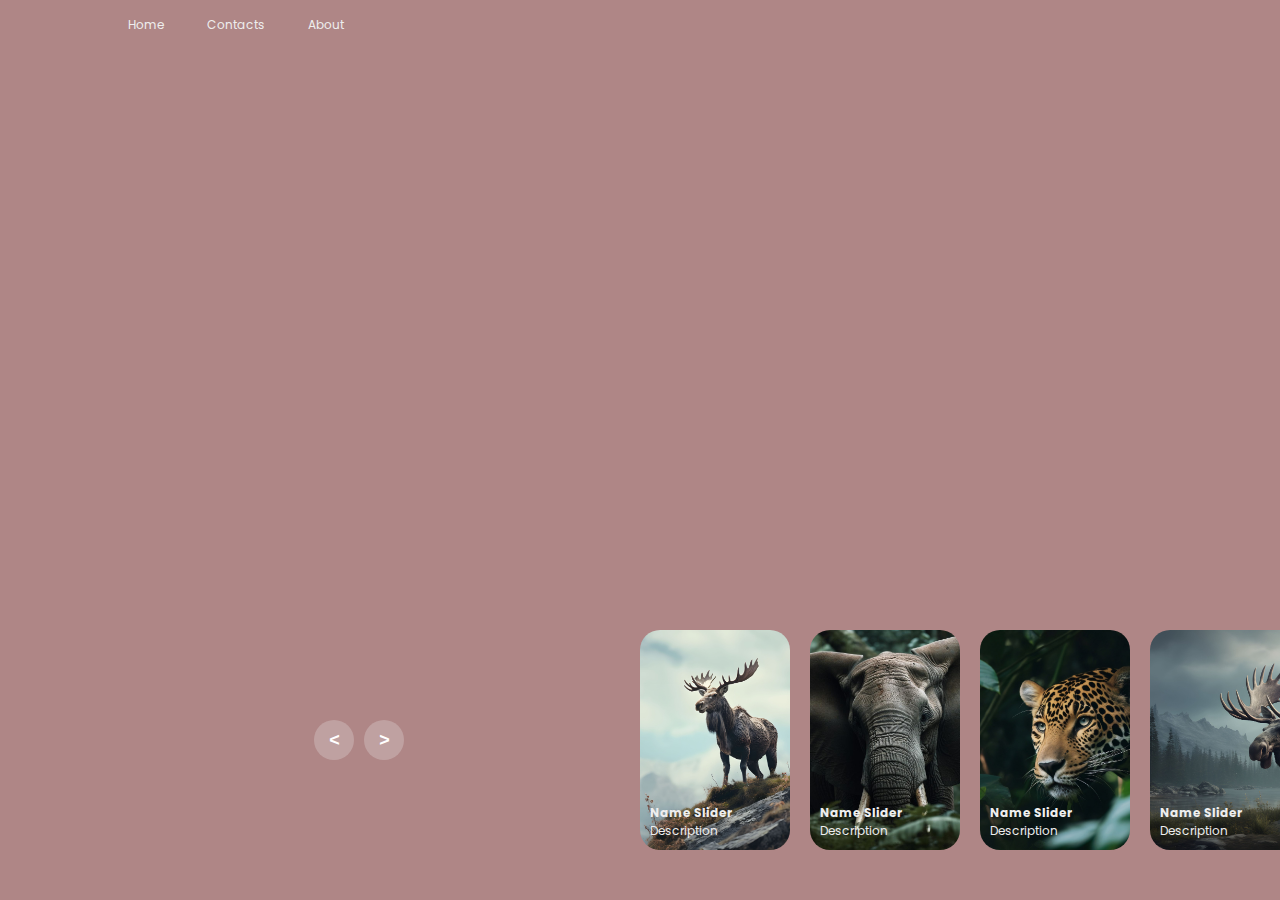
==== index.html @ afb7ff00 "Animation inproved" ====
<!DOCTYPE html>
<html lang="en">

<head>
    <meta charset="UTF-8">
    <meta name="viewport" content="width=device-width, initial-scale=1.0">
    <title>Document</title>
    <link rel="stylesheet" href="style.css">
</head>

<body>
    <!-- Header  -->
    <header>
        <nav>
            <a href="">Home</a>
            <a href="">Contacts</a>
            <a href="">About</a>
        </nav>
    </header>
    <!-- carouse  -->
    <div class="carousel next">
        <!-- list items -->
        <div class="list">
            <div class="item">
                <img src="image/img1.jpg" alt="">
                <div class="content">
                    <div class="author">Wrohit dahal</div>
                    <div class="title">DESIGN SLIDER</div>
                    <div class="topic">ANIMAL</div>
                    <div class="des"> this is a description of the image. this is a description of the image. this is a
                        description of the image.</div>
                        <div class="buttons">
                            <button>SEE MORE</button>
                            <button>SUSCRIBE</button>
                        </div>
                </div>
            </div>
        </div>
         <div class="list">
            <div class="item">
                <img src="image/img2.jpg" alt="">
                <div class="content">
                    <div class="author">Wrohit dahal</div>
                    <div class="title">DESIGN SLIDER</div>
                    <div class="topic">ANIMAL</div>
                    <div class="des"> this is a description of the image. this is a description of the image. this is a
                        description of the image.</div>
                        <div class="buttons">
                            <button>SEE MORE</button>
                            <button>SUSCRIBE</button>
                        </div>
                </div>
            </div>
        </div>
        <div class="list">
            <div class="item">
                <img src="image/img3.jpg" alt="">
                <div class="content">
                    <div class="author">Wrohit dahal</div>
                    <div class="title">DESIGN SLIDER</div>
                    <div class="topic">ANIMAL</div>
                    <div class="des"> this is a description of the image. this is a description of the image. this is a
                        description of the image.</div>
                        <div class="buttons">
                            <button>SEE MORE</button>
                            <button>SUSCRIBE</button>
                        </div>
                </div>
            </div>
        </div>
        <div class="list">
            <div class="item">
                <img src="image/img4.jpg" alt="">
                <div class="content">
                    <div class="author">Wrohit dahal</div>
                    <div class="title">DESIGN SLIDER</div>
                    <div class="topic">ANIMAL</div>
                    <div class="des"> this is a description of the image. this is a description of the image. this is a
                        description of the image.</div>
                        <div class="buttons">
                            <button>SEE MORE</button>
                            <button>SUSCRIBE</button>
                        </div>
                </div>
            </div>
        </div>
       
    <!-- thumbnain -->
    <div class="thumbnail">
       
        
       <div class="item">
            <img src="image/img2.jpg">
            <div class="content">
                <div class="title">
                    Name Slider
                </div>
                <div class="des">
                    Description
                </div>
            </div>
        </div>
        <div class="item">
            <img src="image/img3.jpg">
            <div class="content">
                <div class="title">
                    Name Slider
                </div>
                <div class="des">
                    Description
                </div>
            </div>
        </div>
        <div class="item">
            <img src="image/img4.jpg">
            <div class="content">
                <div class="title">
                    Name Slider
                </div>
                <div class="des">
                    Description
                </div>
            </div>
        </div> 
        <div class="item">
            <img src="image/img1.jpg">
            <div class="content">
                <div class="title">
                    Name Slider
                </div>
                <div class="des">
                    Description
                </div>
            </div>
        </div>   
    </div>
   <!-- arrows -->
   <div class="arrows">
    <button id="prev"><</button>
    <button id="next">></button>
   </div>
   


    <script src="script.js"></script>
</body>

</html>
---- style.css ----
@import url('https://fonts.googleapis.com/css2?family=Clicker+Script&family=Mulish:ital,wght@1,300&family=Poppins:ital,wght@0,100;0,200;0,300;0,400;0,500;0,600;0,700;0,800;0,900;1,100;1,200;1,300;1,400;1,500;1,600;1,700;1,800;1,900&family=Roboto+Slab:wght@500;800&family=Roboto:ital,wght@0,100;1,100;1,400;1,700&display=swap');

* {
    margin: 0;
    padding: 0;
}

body {
    font-family: Poppins;
    background-color: rgb(175, 134, 134);
    font-size: 12px;
    color: #eee;
}

a {
    text-decoration: none;
    color: #eee;
}

header {
    width: 1140px;
    max-width: 80%;
    margin: auto;
    height: 50px;
    display: flex;
    align-items: center;
    align-items: center;
    position: relative;
    z-index: 100;
}

header a {
    margin-right: 40px;
}

.carousel {
    width: 100vw;
    height: 100vh;
    overflow: hidden;
    margin-top: -50px;
    position: relative;
}

.carousel .list .item {
    position: absolute;
    inset: 0 0 0 0;
}

.carousel .list .item img {
    width: 100%;
    height: 100%;
    object-fit: cover;
}

.carousel .list .item .content {
    position: absolute;
    top: 20%;
    width: 1140px;
    max-width: 80%;
    left: 50%;
    transform: translateX(-50%);
    padding-right: 30%;
    box-sizing: border-box;
    color: #fff;
    text-shadow: 0 5px 10px #0004;
}

.carousel .list .item .content .author {
    font-weight: bold;
    font-size: 2em;
    letter-spacing: 10px;
}

.carousel .list .item .content .title,
.carousel .list .item .content .topic {
    font-weight: bold;
    font-size: 5em;
    list-style: 1.3em;
}

.carousel .list .item .content .topic {
    color: #f1683a;
}

.carousel .list .item .content .buttons {
    display: grid;
    grid-template-columns: repeat(2, 130px);
    grid-template-rows: 40px;
    gap: 5px;
    margin-top: 20px;
}

.carousel .list .item .content button {
    border: none;
    background-color: #eee;
    letter-spacing: 3px;
    font-family: Poppins;
    font-weight: 500;
}

/* thumbnail */
.thumbnail {
    position: absolute;
    bottom: 50px;
    left: 50%;
    width: max-content;
    z-index: 100;
    display: flex;
    gap: 20px;
}

.thumbnail .item {
    width: 150px;
    height: 220px;
    flex-shrink: 0;
    position: relative;
}

.thumbnail .item img {
    width: 100%;
    height: 100%;
    object-fit: cover;
    border-radius: 20px
}

.thumbnail .item .content {
    position: absolute;
    bottom: 10px;
    left: 10px;
    right: 10px;
}

.thumbnail .item .content .title {
    font-weight: bold;
}

/* Arrow */
.arrows {
    position: absolute;
    top: 80%;
    right: 52%;
    width: 300px;
    max-width: 300px;
    display: flex;
    gap: 10px;
    align-items: center;
}

.arrows button {
    width: 40px;
    height: 40px;
    border-radius: 50px;
    background-color: #eee4;
    color: #fff;
    border: none;
    font-weight: bold;
    font-size: large;
    transition: .5s;
    z-index: 100;
}

.arrows button:hover {
    background-color: #eee;
    color: black;
}

.carousel .list .item:nth-child(1) {
    z-index: 1;
}

.carousel .list .item:nth-child(1) .author,
.carousel .list .item:last-child(1) .title,
.carousel .list .item:nth-child(1) .topic,
.carousel .list .item:nth-child(1) .des,
.carousel .list .item:nth-child(1) .buttons {
    transform: translateY(50px);
    filter: blur(20px);
    opacity: 0;
    animation: showContent 0.5s 1s linear 1 forwards;
}

@keyframes showContent {
    to {
        opacity: 1;
        filter: blur(0);
        transform: translateY(0);
    }
}

.carousel .list .item:last-child(1) .title {
    animation-delay: 1.3s;
}

.carousel .list .item:last-child(1) .topic {
    animation-delay: 1.4s;
}

.carousel .list .item:last-child(1) .des {
    animation-delay: 1.6s;
}

.carousel .list .item:last-child(1) .buttons {
    animation-delay: 1.8s;
}

/* effect next click  */
.carousel.next .list .item:nth-child(1) img {
    width: 150px;
    height: 220px;
    position: absolute;
    left: 50%;
    bottom: 50px;
    animation: showImage 0.5s linear 1 forwards;
}

@keyframes showImage {
    to {
        width: 100%;
        height: 100%;
        left: 0;
        bottom: 0;
        border-radius: 0;
    }
}

.carousel.next .list .item:nth-last-child(1) {
    width: 0;
    overflow: hidden;
    animation: showThumbnail .5s linear 1 forwards;
}

@keyframes showThumbnail {
    to {
        width: 100%;
    }
}
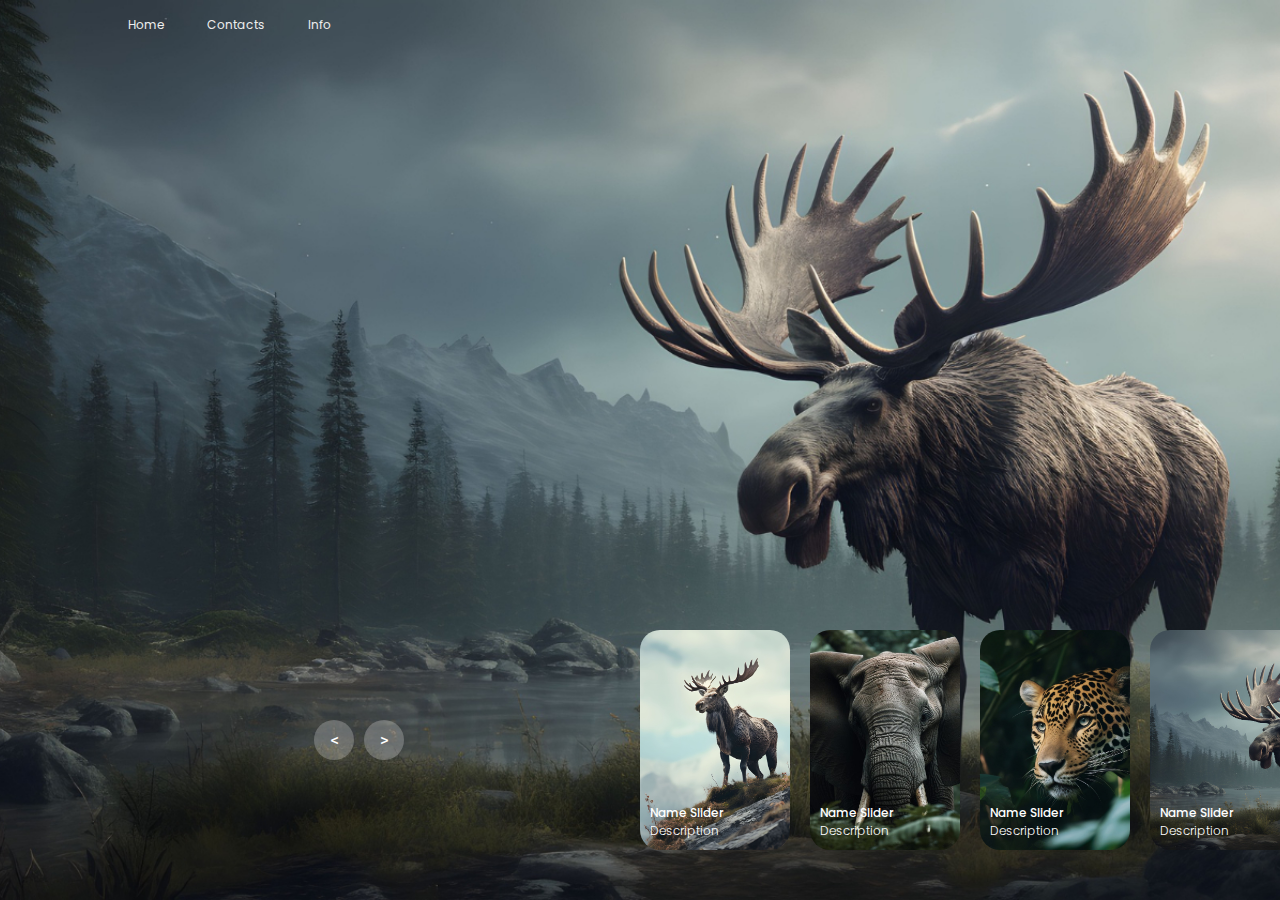
==== commit 6a44acc6: "Landing page desined with  animation" ====
--- a/index.html
+++ b/index.html
@@ -1,148 +1,143 @@
 <!DOCTYPE html>
 <html lang="en">
-
 <head>
     <meta charset="UTF-8">
     <meta name="viewport" content="width=device-width, initial-scale=1.0">
     <title>Document</title>
     <link rel="stylesheet" href="style.css">
 </head>
-
 <body>
-    <!-- Header  -->
     <header>
         <nav>
             <a href="">Home</a>
             <a href="">Contacts</a>
-            <a href="">About</a>
+            <a href="">Info</a>
         </nav>
     </header>
-    <!-- carouse  -->
-    <div class="carousel next">
-        <!-- list items -->
+
+    <!-- carousel -->
+    <div class="carousel">
+        <!-- list item -->
         <div class="list">
             <div class="item">
-                <img src="image/img1.jpg" alt="">
+                <img src="image/img1.jpg">
                 <div class="content">
-                    <div class="author">Wrohit dahal</div>
+                    <div class="author">Wrohit</div>
                     <div class="title">DESIGN SLIDER</div>
                     <div class="topic">ANIMAL</div>
-                    <div class="des"> this is a description of the image. this is a description of the image. this is a
-                        description of the image.</div>
-                        <div class="buttons">
-                            <button>SEE MORE</button>
-                            <button>SUSCRIBE</button>
-                        </div>
+                    <div class="des">
+                        <!-- lorem 50 -->
+                        Lorem ipsum dolor, sit amet consectetur adipisicing elit. Ut sequi, rem magnam nesciunt minima placeat, itaque eum neque officiis unde, eaque optio ratione aliquid assumenda facere ab et quasi ducimus aut doloribus non numquam. Explicabo, laboriosam nisi reprehenderit tempora at laborum natus unde. Ut, exercitationem eum aperiam illo illum laudantium?
+                    </div>
+                    <div class="buttons">
+                        <button>SEE MORE</button>
+                        <button>SUBSCRIBE</button>
+                    </div>
+                </div>
+            </div>
+            <div class="item">
+                <img src="image/img2.jpg">
+                <div class="content">
+                    <div class="author">Wrohit</div>
+                    <div class="title">DESIGN SLIDER</div>
+                    <div class="topic">ANIMAL</div>
+                    <div class="des">
+                        Lorem ipsum dolor, sit amet consectetur adipisicing elit. Ut sequi, rem magnam nesciunt minima placeat, itaque eum neque officiis unde, eaque optio ratione aliquid assumenda facere ab et quasi ducimus aut doloribus non numquam. Explicabo, laboriosam nisi reprehenderit tempora at laborum natus unde. Ut, exercitationem eum aperiam illo illum laudantium?
+                    </div>
+                    <div class="buttons">
+                        <button>SEE MORE</button>
+                        <button>SUBSCRIBE</button>
+                    </div>
+                </div>
+            </div>
+            <div class="item">
+                <img src="image/img3.jpg">
+                <div class="content">
+                    <div class="author">Wrohit</div>
+                    <div class="title">DESIGN SLIDER</div>
+                    <div class="topic">ANIMAL</div>
+                    <div class="des">
+                        Lorem ipsum dolor, sit amet consectetur adipisicing elit. Ut sequi, rem magnam nesciunt minima placeat, itaque eum neque officiis unde, eaque optio ratione aliquid assumenda facere ab et quasi ducimus aut doloribus non numquam. Explicabo, laboriosam nisi reprehenderit tempora at laborum natus unde. Ut, exercitationem eum aperiam illo illum laudantium?
+                    </div>
+                    <div class="buttons">
+                        <button>SEE MORE</button>
+                        <button>SUBSCRIBE</button>
+                    </div>
+                </div>
+            </div>
+            <div class="item">
+                <img src="image/img4.jpg">
+                <div class="content">
+                    <div class="author">Wrohit</div>
+                    <div class="title">DESIGN SLIDER</div>
+                    <div class="topic">ANIMAL</div>
+                    <div class="des">
+                        Lorem ipsum dolor, sit amet consectetur adipisicing elit. Ut sequi, rem magnam nesciunt minima placeat, itaque eum neque officiis unde, eaque optio ratione aliquid assumenda facere ab et quasi ducimus aut doloribus non numquam. Explicabo, laboriosam nisi reprehenderit tempora at laborum natus unde. Ut, exercitationem eum aperiam illo illum laudantium?
+                    </div>
+                    <div class="buttons">
+                        <button>SEE MORE</button>
+                        <button>SUBSCRIBE</button>
+                    </div>
                 </div>
             </div>
         </div>
-         <div class="list">
+        <!-- list thumnail -->
+        <div class="thumbnail">
             <div class="item">
-                <img src="image/img2.jpg" alt="">
+                <img src="image/img1.jpg">
                 <div class="content">
-                    <div class="author">Wrohit dahal</div>
-                    <div class="title">DESIGN SLIDER</div>
-                    <div class="topic">ANIMAL</div>
-                    <div class="des"> this is a description of the image. this is a description of the image. this is a
-                        description of the image.</div>
-                        <div class="buttons">
-                            <button>SEE MORE</button>
-                            <button>SUSCRIBE</button>
-                        </div>
+                    <div class="title">
+                        Name Slider
+                    </div>
+                    <div class="description">
+                        Description
+                    </div>
+                </div>
+            </div>
+            <div class="item">
+                <img src="image/img2.jpg">
+                <div class="content">
+                    <div class="title">
+                        Name Slider
+                    </div>
+                    <div class="description">
+                        Description
+                    </div>
+                </div>
+            </div>
+            <div class="item">
+                <img src="image/img3.jpg">
+                <div class="content">
+                    <div class="title">
+                        Name Slider
+                    </div>
+                    <div class="description">
+                        Description
+                    </div>
+                </div>
+            </div>
+            <div class="item">
+                <img src="image/img4.jpg">
+                <div class="content">
+                    <div class="title">
+                        Name Slider
+                    </div>
+                    <div class="description">
+                        Description
+                    </div>
                 </div>
             </div>
         </div>
-        <div class="list">
-            <div class="item">
-                <img src="image/img3.jpg" alt="">
-                <div class="content">
-                    <div class="author">Wrohit dahal</div>
-                    <div class="title">DESIGN SLIDER</div>
-                    <div class="topic">ANIMAL</div>
-                    <div class="des"> this is a description of the image. this is a description of the image. this is a
-                        description of the image.</div>
-                        <div class="buttons">
-                            <button>SEE MORE</button>
-                            <button>SUSCRIBE</button>
-                        </div>
-                </div>
-            </div>
+        <!-- next prev -->
+
+        <div class="arrows">
+            <button id="prev"><</button>
+            <button id="next">></button>
         </div>
-        <div class="list">
-            <div class="item">
-                <img src="image/img4.jpg" alt="">
-                <div class="content">
-                    <div class="author">Wrohit dahal</div>
-                    <div class="title">DESIGN SLIDER</div>
-                    <div class="topic">ANIMAL</div>
-                    <div class="des"> this is a description of the image. this is a description of the image. this is a
-                        description of the image.</div>
-                        <div class="buttons">
-                            <button>SEE MORE</button>
-                            <button>SUSCRIBE</button>
-                        </div>
-                </div>
-            </div>
-        </div>
-       
-    <!-- thumbnain -->
-    <div class="thumbnail">
-       
-        
-       <div class="item">
-            <img src="image/img2.jpg">
-            <div class="content">
-                <div class="title">
-                    Name Slider
-                </div>
-                <div class="des">
-                    Description
-                </div>
-            </div>
-        </div>
-        <div class="item">
-            <img src="image/img3.jpg">
-            <div class="content">
-                <div class="title">
-                    Name Slider
-                </div>
-                <div class="des">
-                    Description
-                </div>
-            </div>
-        </div>
-        <div class="item">
-            <img src="image/img4.jpg">
-            <div class="content">
-                <div class="title">
-                    Name Slider
-                </div>
-                <div class="des">
-                    Description
-                </div>
-            </div>
-        </div> 
-        <div class="item">
-            <img src="image/img1.jpg">
-            <div class="content">
-                <div class="title">
-                    Name Slider
-                </div>
-                <div class="des">
-                    Description
-                </div>
-            </div>
-        </div>   
+        <!-- time running -->
+        <div class="time"></div>
     </div>
-   <!-- arrows -->
-   <div class="arrows">
-    <button id="prev"><</button>
-    <button id="next">></button>
-   </div>
-   
 
-
-    <script src="script.js"></script>
+    <script src="app.js"></script>
 </body>
-
 </html>--- a/style.css
+++ b/style.css
@@ -1,58 +1,48 @@
-@import url('https://fonts.googleapis.com/css2?family=Clicker+Script&family=Mulish:ital,wght@1,300&family=Poppins:ital,wght@0,100;0,200;0,300;0,400;0,500;0,600;0,700;0,800;0,900;1,100;1,200;1,300;1,400;1,500;1,600;1,700;1,800;1,900&family=Roboto+Slab:wght@500;800&family=Roboto:ital,wght@0,100;1,100;1,400;1,700&display=swap');
-
-* {
+@import url('https://fonts.googleapis.com/css2?family=Poppins:ital,wght@0,100;0,200;0,300;0,400;0,500;0,600;0,700;0,800;0,900;1,100;1,200;1,300;1,400;1,500;1,600;1,700;1,800;1,900&display=swap');
+body{
     margin: 0;
-    padding: 0;
-}
-
-body {
+    background-color: #000;
+    color: #eee;
     font-family: Poppins;
-    background-color: rgb(175, 134, 134);
     font-size: 12px;
-    color: #eee;
-}
-
-a {
+}
+a{
     text-decoration: none;
-    color: #eee;
-}
-
-header {
+}
+header{
     width: 1140px;
     max-width: 80%;
     margin: auto;
     height: 50px;
     display: flex;
     align-items: center;
-    align-items: center;
     position: relative;
     z-index: 100;
 }
-
-header a {
+header a{
+    color: #eee;
     margin-right: 40px;
 }
-
-.carousel {
+/* carousel */
+.carousel{
+    height: 100vh;
+    margin-top: -50px;
     width: 100vw;
-    height: 100vh;
     overflow: hidden;
-    margin-top: -50px;
     position: relative;
 }
-
-.carousel .list .item {
+.carousel .list .item{
+    width: 100%;
+    height: 100%;
     position: absolute;
     inset: 0 0 0 0;
 }
-
-.carousel .list .item img {
+.carousel .list .item img{
     width: 100%;
     height: 100%;
     object-fit: cover;
 }
-
-.carousel .list .item .content {
+.carousel .list .item .content{
     position: absolute;
     top: 20%;
     width: 1140px;
@@ -64,42 +54,40 @@
     color: #fff;
     text-shadow: 0 5px 10px #0004;
 }
-
-.carousel .list .item .content .author {
+.carousel .list .item .author{
     font-weight: bold;
-    font-size: 2em;
     letter-spacing: 10px;
 }
-
-.carousel .list .item .content .title,
-.carousel .list .item .content .topic {
+.carousel .list .item .title,
+.carousel .list .item .topic{
+    font-size: 5em;
     font-weight: bold;
-    font-size: 5em;
-    list-style: 1.3em;
-}
-
-.carousel .list .item .content .topic {
+    line-height: 1.3em;
+}
+.carousel .list .item .topic{
     color: #f1683a;
 }
-
-.carousel .list .item .content .buttons {
+.carousel .list .item .buttons{
     display: grid;
     grid-template-columns: repeat(2, 130px);
     grid-template-rows: 40px;
     gap: 5px;
     margin-top: 20px;
 }
-
-.carousel .list .item .content button {
+.carousel .list .item .buttons button{
     border: none;
     background-color: #eee;
     letter-spacing: 3px;
     font-family: Poppins;
     font-weight: 500;
 }
-
-/* thumbnail */
-.thumbnail {
+.carousel .list .item .buttons button:nth-child(2){
+    background-color: transparent;
+    border: 1px solid #fff;
+    color: #eee;
+}
+/* thumbail */
+.thumbnail{
     position: absolute;
     bottom: 50px;
     left: 50%;
@@ -108,129 +96,213 @@
     display: flex;
     gap: 20px;
 }
-
-.thumbnail .item {
+.thumbnail .item{
     width: 150px;
     height: 220px;
     flex-shrink: 0;
     position: relative;
 }
-
-.thumbnail .item img {
+.thumbnail .item img{
     width: 100%;
     height: 100%;
     object-fit: cover;
-    border-radius: 20px
-}
-
-.thumbnail .item .content {
+    border-radius: 20px;
+}
+.thumbnail .item .content{
+    color: #fff;
     position: absolute;
     bottom: 10px;
     left: 10px;
     right: 10px;
 }
-
-.thumbnail .item .content .title {
-    font-weight: bold;
-}
-
-/* Arrow */
-.arrows {
+.thumbnail .item .content .title{
+    font-weight: 500;
+}
+.thumbnail .item .content .description{
+    font-weight: 300;
+}
+/* arrows */
+.arrows{
     position: absolute;
     top: 80%;
     right: 52%;
+    z-index: 100;
     width: 300px;
-    max-width: 300px;
+    max-width: 30%;
     display: flex;
     gap: 10px;
     align-items: center;
 }
-
-.arrows button {
+.arrows button{
     width: 40px;
     height: 40px;
-    border-radius: 50px;
+    border-radius: 50%;
     background-color: #eee4;
+    border: none;
     color: #fff;
-    border: none;
+    font-family: monospace;
     font-weight: bold;
-    font-size: large;
     transition: .5s;
-    z-index: 100;
-}
-
-.arrows button:hover {
-    background-color: #eee;
-    color: black;
-}
-
-.carousel .list .item:nth-child(1) {
+}
+.arrows button:hover{
+    background-color: #fff;
+    color: #000;
+}
+
+/* animation */
+.carousel .list .item:nth-child(1){
     z-index: 1;
 }
 
-.carousel .list .item:nth-child(1) .author,
-.carousel .list .item:last-child(1) .title,
-.carousel .list .item:nth-child(1) .topic,
-.carousel .list .item:nth-child(1) .des,
-.carousel .list .item:nth-child(1) .buttons {
+/* animation text in first item */
+
+.carousel .list .item:nth-child(1) .content .author,
+.carousel .list .item:nth-child(1) .content .title,
+.carousel .list .item:nth-child(1) .content .topic,
+.carousel .list .item:nth-child(1) .content .des,
+.carousel .list .item:nth-child(1) .content .buttons
+{
     transform: translateY(50px);
     filter: blur(20px);
     opacity: 0;
-    animation: showContent 0.5s 1s linear 1 forwards;
-}
-
-@keyframes showContent {
-    to {
+    animation: showContent .5s 1s linear 1 forwards;
+}
+@keyframes showContent{
+    to{
+        transform: translateY(0px);
+        filter: blur(0px);
         opacity: 1;
-        filter: blur(0);
-        transform: translateY(0);
-    }
-}
-
-.carousel .list .item:last-child(1) .title {
-    animation-delay: 1.3s;
-}
-
-.carousel .list .item:last-child(1) .topic {
-    animation-delay: 1.4s;
-}
-
-.carousel .list .item:last-child(1) .des {
-    animation-delay: 1.6s;
-}
-
-.carousel .list .item:last-child(1) .buttons {
-    animation-delay: 1.8s;
-}
-
-/* effect next click  */
-.carousel.next .list .item:nth-child(1) img {
+    }
+}
+.carousel .list .item:nth-child(1) .content .title{
+    animation-delay: 1.2s!important;
+}
+.carousel .list .item:nth-child(1) .content .topic{
+    animation-delay: 1.4s!important;
+}
+.carousel .list .item:nth-child(1) .content .des{
+    animation-delay: 1.6s!important;
+}
+.carousel .list .item:nth-child(1) .content .buttons{
+    animation-delay: 1.8s!important;
+}
+/* create animation when next click */
+.carousel.next .list .item:nth-child(1) img{
     width: 150px;
     height: 220px;
     position: absolute;
+    bottom: 50px;
     left: 50%;
-    bottom: 50px;
-    animation: showImage 0.5s linear 1 forwards;
-}
-
-@keyframes showImage {
-    to {
+    border-radius: 30px;
+    animation: showImage .5s linear 1 forwards;
+}
+@keyframes showImage{
+    to{
+        bottom: 0;
+        left: 0;
         width: 100%;
         height: 100%;
-        left: 0;
-        bottom: 0;
         border-radius: 0;
     }
 }
 
-.carousel.next .list .item:nth-last-child(1) {
-    width: 0;
+.carousel.next .thumbnail .item:nth-last-child(1){
     overflow: hidden;
     animation: showThumbnail .5s linear 1 forwards;
 }
-
-@keyframes showThumbnail {
-    to {
-        width: 100%;
+.carousel.prev .list .item img{
+    z-index: 100;
+}
+@keyframes showThumbnail{
+    from{
+        width: 0;
+        opacity: 0;
+    }
+}
+.carousel.next .thumbnail{
+    animation: effectNext .5s linear 1 forwards;
+}
+
+@keyframes effectNext{
+    from{
+        transform: translateX(150px);
+    }
+}
+
+/* running time */
+
+.carousel .time{
+    position: absolute;
+    z-index: 1000;
+    width: 0%;
+    height: 3px;
+    background-color: #f1683a;
+    left: 0;
+    top: 0;
+}
+
+.carousel.next .time,
+.carousel.prev .time{
+    animation: runningTime 3s linear 1 forwards;
+}
+@keyframes runningTime{
+    from{ width: 100%}
+    to{width: 0}
+}
+
+
+/* prev click */
+
+.carousel.prev .list .item:nth-child(2){
+    z-index: 2;
+}
+
+.carousel.prev .list .item:nth-child(2) img{
+    animation: outFrame 0.5s linear 1 forwards;
+    position: absolute;
+    bottom: 0;
+    left: 0;
+}
+@keyframes outFrame{
+    to{
+        width: 150px;
+        height: 220px;
+        bottom: 50px;
+        left: 50%;
+        border-radius: 20px;
+    }
+}
+
+.carousel.prev .thumbnail .item:nth-child(1){
+    overflow: hidden;
+    opacity: 0;
+    animation: showThumbnail .5s linear 1 forwards;
+}
+.carousel.next .arrows button,
+.carousel.prev .arrows button{
+    pointer-events: none;
+}
+.carousel.prev .list .item:nth-child(2) .content .author,
+.carousel.prev .list .item:nth-child(2) .content .title,
+.carousel.prev .list .item:nth-child(2) .content .topic,
+.carousel.prev .list .item:nth-child(2) .content .des,
+.carousel.prev .list .item:nth-child(2) .content .buttons
+{
+    animation: contentOut 1.5s linear 1 forwards!important;
+}
+
+@keyframes contentOut{
+    to{
+        transform: translateY(-150px);
+        filter: blur(20px);
+        opacity: 0;
+    }
+}
+@media screen and (max-width: 678px) {
+    .carousel .list .item .content{
+        padding-right: 0;
+    }
+    .carousel .list .item .content .title{
+        font-size: 30px;
     }
 }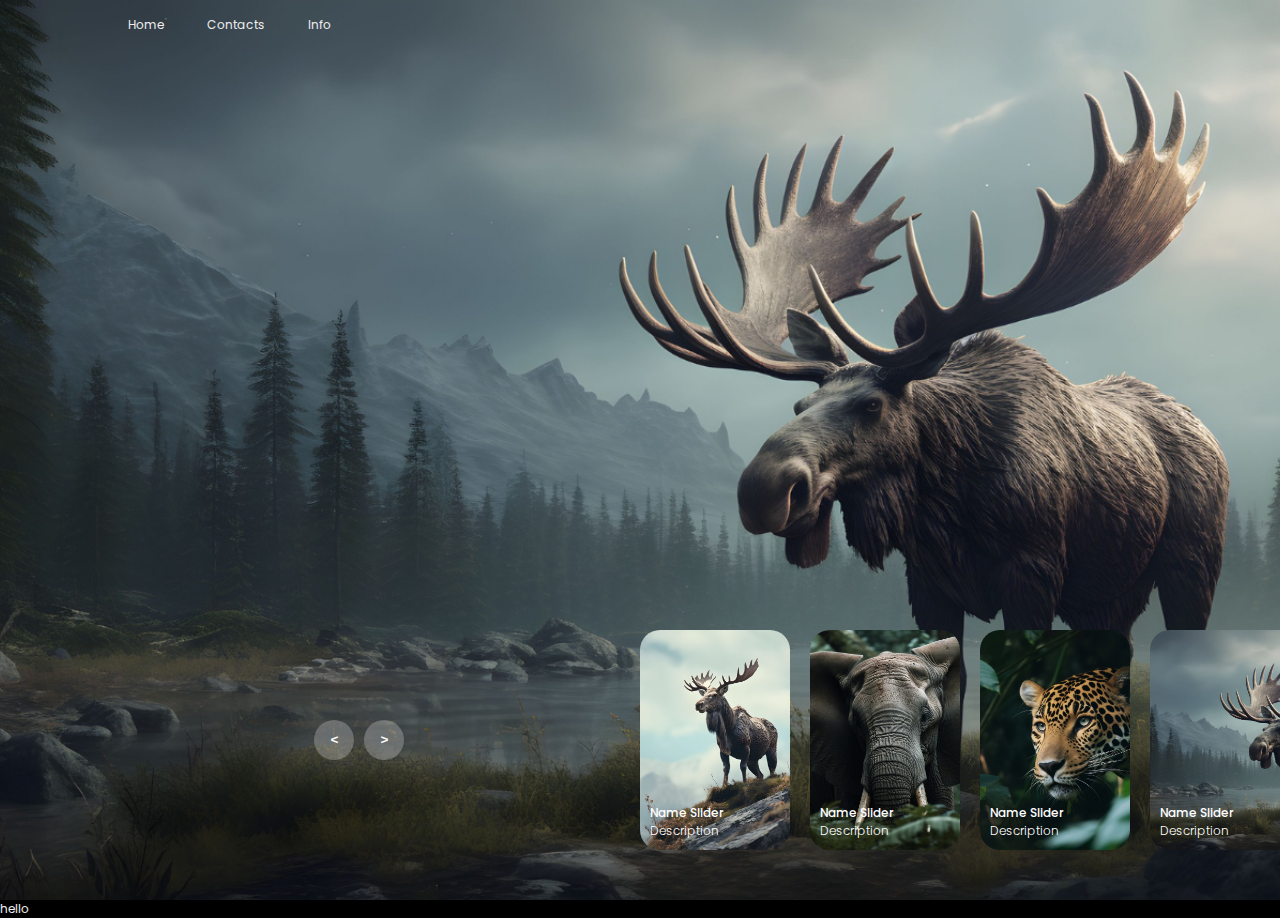
==== commit 270aa139: "Contact page added" ====
--- a/index.html
+++ b/index.html
@@ -9,13 +9,13 @@
 <body>
     <header>
         <nav>
-            <a href="">Home</a>
-            <a href="">Contacts</a>
+            <a href="./index.html">Home</a>
+            <a href="./contact.html">Contacts</a>
             <a href="">Info</a>
         </nav>
     </header>
 
-    <!-- carousel -->
+    <!-- carousel landing page-->
     <div class="carousel">
         <!-- list item -->
         <div class="list">
@@ -137,6 +137,9 @@
         <!-- time running -->
         <div class="time"></div>
     </div>
+    <!-- Landing page ends -->
+    <div>hello</div>
+
 
     <script src="app.js"></script>
 </body>
--- a/style.css
+++ b/style.css
@@ -305,4 +305,66 @@
     .carousel .list .item .content .title{
         font-size: 30px;
     }
+}
+
+/* contact page */
+.contact {
+    height: 100vh;
+    margin-top: -50px;
+    width: 100vw;
+    overflow: hidden;
+    position: relative;
+    background-image: url("./image/img2.jpg");
+    
+
+
+}
+.contact-form{
+    padding-right: 20px;
+}
+.contact-form-container {
+    border-radius: 20px;
+    margin: 150px;
+    margin-left: 400px;
+    background-color: #00000049;
+    max-width: 600px;
+    padding: 20px;
+    box-shadow: 0 0 10px rgba(0, 0, 0, 0.1);
+}
+
+h2 {
+    text-align: center;
+    color: #fffbfb;
+}
+
+.form-group {
+    margin-bottom: 20px;
+    padding-right: 20px;
+}
+
+.form-group label {
+    display: block;
+    margin-bottom: 5px;
+}
+
+.form-group input[type="text"],
+.form-group input[type="email"],
+.form-group textarea {
+    width: 100%;
+    padding: 10px;
+    border: 1px solid #ddd;
+    border-radius: 5px;
+}
+
+button[type="submit"] {
+    background-color: #0056b3;
+    color: white;
+    padding: 10px 20px;
+    border: none;
+    border-radius: 5px;
+    cursor: pointer;
+}
+
+button[type="submit"]:hover {
+    background-color: #004494;
 }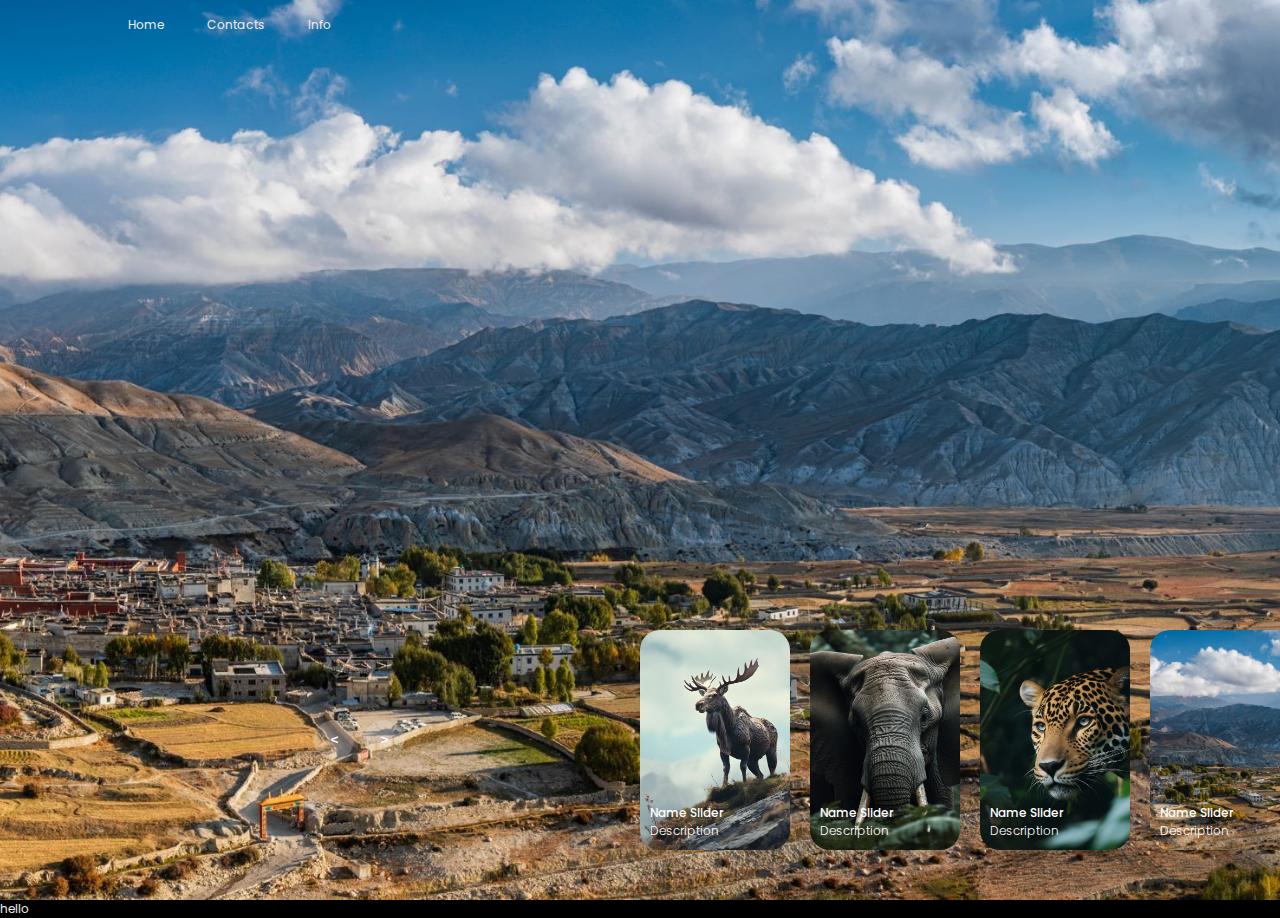
==== commit e4b1d01d: "places and images is being changed" ====
--- a/index.html
+++ b/index.html
@@ -23,8 +23,8 @@
                 <img src="image/img1.jpg">
                 <div class="content">
                     <div class="author">Wrohit</div>
-                    <div class="title">DESIGN SLIDER</div>
-                    <div class="topic">ANIMAL</div>
+                    <div class="title">Beautyful Nepal</div>
+                    <div class="topic">Mustang</div>
                     <div class="des">
                         <!-- lorem 50 -->
                         Lorem ipsum dolor, sit amet consectetur adipisicing elit. Ut sequi, rem magnam nesciunt minima placeat, itaque eum neque officiis unde, eaque optio ratione aliquid assumenda facere ab et quasi ducimus aut doloribus non numquam. Explicabo, laboriosam nisi reprehenderit tempora at laborum natus unde. Ut, exercitationem eum aperiam illo illum laudantium?
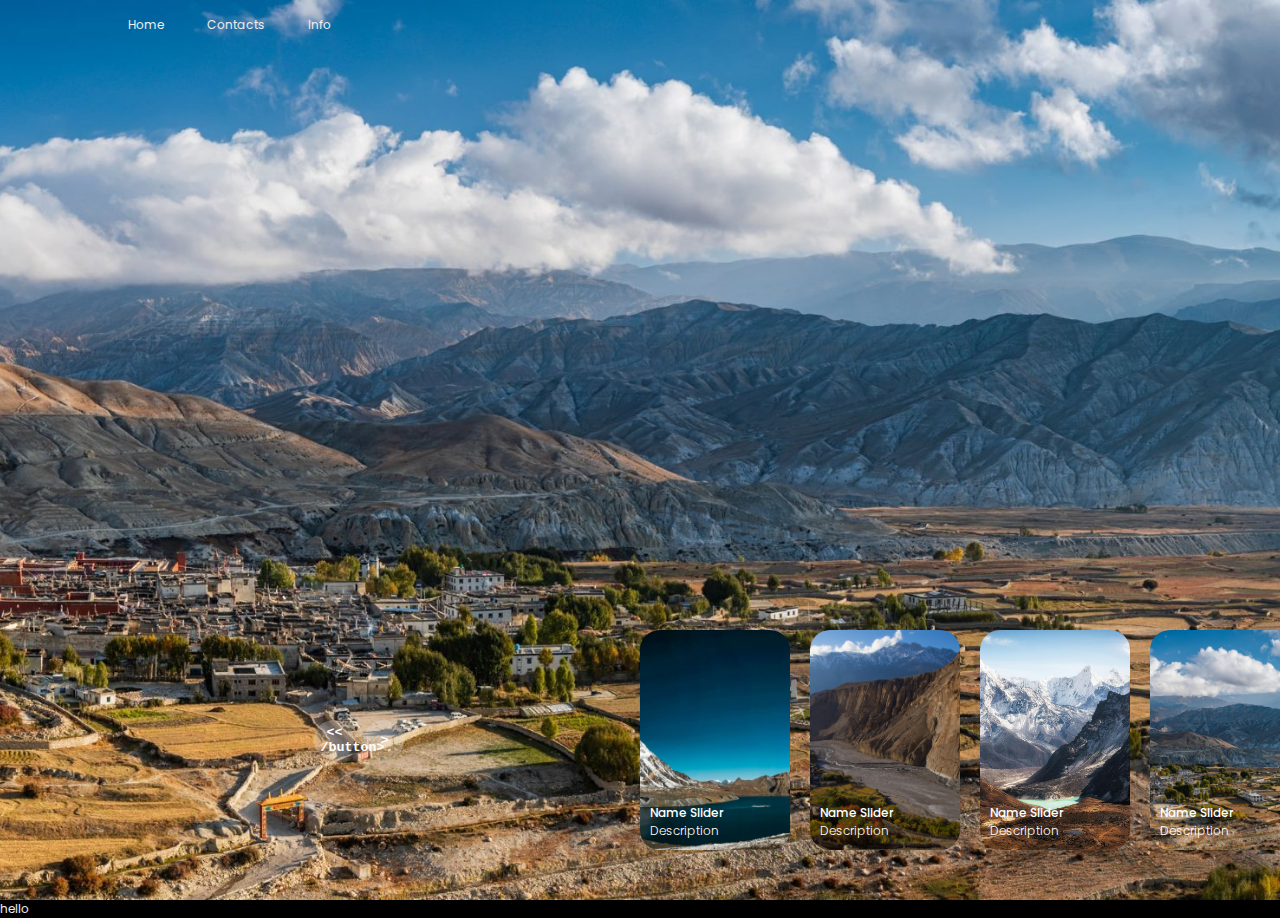
==== commit 40ecb005: "hero section images changed" ====
--- a/index.html
+++ b/index.html
@@ -1,11 +1,13 @@
 <!DOCTYPE html>
 <html lang="en">
+
 <head>
     <meta charset="UTF-8">
     <meta name="viewport" content="width=device-width, initial-scale=1.0">
     <title>Document</title>
     <link rel="stylesheet" href="style.css">
 </head>
+
 <body>
     <header>
         <nav>
@@ -27,7 +29,10 @@
                     <div class="topic">Mustang</div>
                     <div class="des">
                         <!-- lorem 50 -->
-                        Lorem ipsum dolor, sit amet consectetur adipisicing elit. Ut sequi, rem magnam nesciunt minima placeat, itaque eum neque officiis unde, eaque optio ratione aliquid assumenda facere ab et quasi ducimus aut doloribus non numquam. Explicabo, laboriosam nisi reprehenderit tempora at laborum natus unde. Ut, exercitationem eum aperiam illo illum laudantium?
+                        Lorem ipsum dolor, sit amet consectetur adipisicing elit. Ut sequi, rem magnam nesciunt minima
+                        placeat, itaque eum neque officiis unde, eaque optio ratione aliquid assumenda facere ab et
+                        quasi ducimus aut doloribus non numquam. Explicabo, laboriosam nisi reprehenderit tempora at
+                        laborum natus unde. Ut, exercitationem eum aperiam illo illum laudantium?
                     </div>
                     <div class="buttons">
                         <button>SEE MORE</button>
@@ -36,13 +41,16 @@
                 </div>
             </div>
             <div class="item">
-                <img src="image/img2.jpg">
+                <img src="image/tilicho.jpg">
                 <div class="content">
                     <div class="author">Wrohit</div>
-                    <div class="title">DESIGN SLIDER</div>
-                    <div class="topic">ANIMAL</div>
+                    <div class="title">Beautyful Nepal</div>
+                    <div class="topic">Tilicho Lake</div>
                     <div class="des">
-                        Lorem ipsum dolor, sit amet consectetur adipisicing elit. Ut sequi, rem magnam nesciunt minima placeat, itaque eum neque officiis unde, eaque optio ratione aliquid assumenda facere ab et quasi ducimus aut doloribus non numquam. Explicabo, laboriosam nisi reprehenderit tempora at laborum natus unde. Ut, exercitationem eum aperiam illo illum laudantium?
+                        Lorem ipsum dolor, sit amet consectetur adipisicing elit. Ut sequi, rem magnam nesciunt minima
+                        placeat, itaque eum neque officiis unde, eaque optio ratione aliquid assumenda facere ab et
+                        quasi ducimus aut doloribus non numquam. Explicabo, laboriosam nisi reprehenderit tempora at
+                        laborum natus unde. Ut, exercitationem eum aperiam illo illum laudantium?
                     </div>
                     <div class="buttons">
                         <button>SEE MORE</button>
@@ -51,13 +59,16 @@
                 </div>
             </div>
             <div class="item">
-                <img src="image/img3.jpg">
+                <img src="image/uppar mustang.jpg">
                 <div class="content">
                     <div class="author">Wrohit</div>
-                    <div class="title">DESIGN SLIDER</div>
-                    <div class="topic">ANIMAL</div>
+                    <div class="title">Beautyful Nepal</div>
+                    <div class="topic">Upper Mustang</div>
                     <div class="des">
-                        Lorem ipsum dolor, sit amet consectetur adipisicing elit. Ut sequi, rem magnam nesciunt minima placeat, itaque eum neque officiis unde, eaque optio ratione aliquid assumenda facere ab et quasi ducimus aut doloribus non numquam. Explicabo, laboriosam nisi reprehenderit tempora at laborum natus unde. Ut, exercitationem eum aperiam illo illum laudantium?
+                        Lorem ipsum dolor, sit amet consectetur adipisicing elit. Ut sequi, rem magnam nesciunt minima
+                        placeat, itaque eum neque officiis unde, eaque optio ratione aliquid assumenda facere ab et
+                        quasi ducimus aut doloribus non numquam. Explicabo, laboriosam nisi reprehenderit tempora at
+                        laborum natus unde. Ut, exercitationem eum aperiam illo illum laudantium?
                     </div>
                     <div class="buttons">
                         <button>SEE MORE</button>
@@ -66,13 +77,16 @@
                 </div>
             </div>
             <div class="item">
-                <img src="image/img4.jpg">
+                <img src="image/mounteverest.jpg">
                 <div class="content">
                     <div class="author">Wrohit</div>
-                    <div class="title">DESIGN SLIDER</div>
-                    <div class="topic">ANIMAL</div>
+                    <div class="title">Beautyful Nepal</div>
+                    <div class="topic">Mount Evrest</div>
                     <div class="des">
-                        Lorem ipsum dolor, sit amet consectetur adipisicing elit. Ut sequi, rem magnam nesciunt minima placeat, itaque eum neque officiis unde, eaque optio ratione aliquid assumenda facere ab et quasi ducimus aut doloribus non numquam. Explicabo, laboriosam nisi reprehenderit tempora at laborum natus unde. Ut, exercitationem eum aperiam illo illum laudantium?
+                        Lorem ipsum dolor, sit amet consectetur adipisicing elit. Ut sequi, rem magnam nesciunt minima
+                        placeat, itaque eum neque officiis unde, eaque optio ratione aliquid assumenda facere ab et
+                        quasi ducimus aut doloribus non numquam. Explicabo, laboriosam nisi reprehenderit tempora at
+                        laborum natus unde. Ut, exercitationem eum aperiam illo illum laudantium?
                     </div>
                     <div class="buttons">
                         <button>SEE MORE</button>
@@ -95,7 +109,7 @@
                 </div>
             </div>
             <div class="item">
-                <img src="image/img2.jpg">
+                <img src="image/tilicho.jpg">
                 <div class="content">
                     <div class="title">
                         Name Slider
@@ -106,7 +120,7 @@
                 </div>
             </div>
             <div class="item">
-                <img src="image/img3.jpg">
+                <img src="image/uppar mustang.jpg">
                 <div class="content">
                     <div class="title">
                         Name Slider
@@ -117,7 +131,7 @@
                 </div>
             </div>
             <div class="item">
-                <img src="image/img4.jpg">
+                <img src="image/mounteverest.jpg">
                 <div class="content">
                     <div class="title">
                         Name Slider
@@ -131,8 +145,9 @@
         <!-- next prev -->
 
         <div class="arrows">
-            <button id="prev"><</button>
-            <button id="next">></button>
+            <button id="prev">
+                << /button>
+                    <button id="next">></button>
         </div>
         <!-- time running -->
         <div class="time"></div>
@@ -143,4 +158,5 @@
 
     <script src="app.js"></script>
 </body>
+
 </html>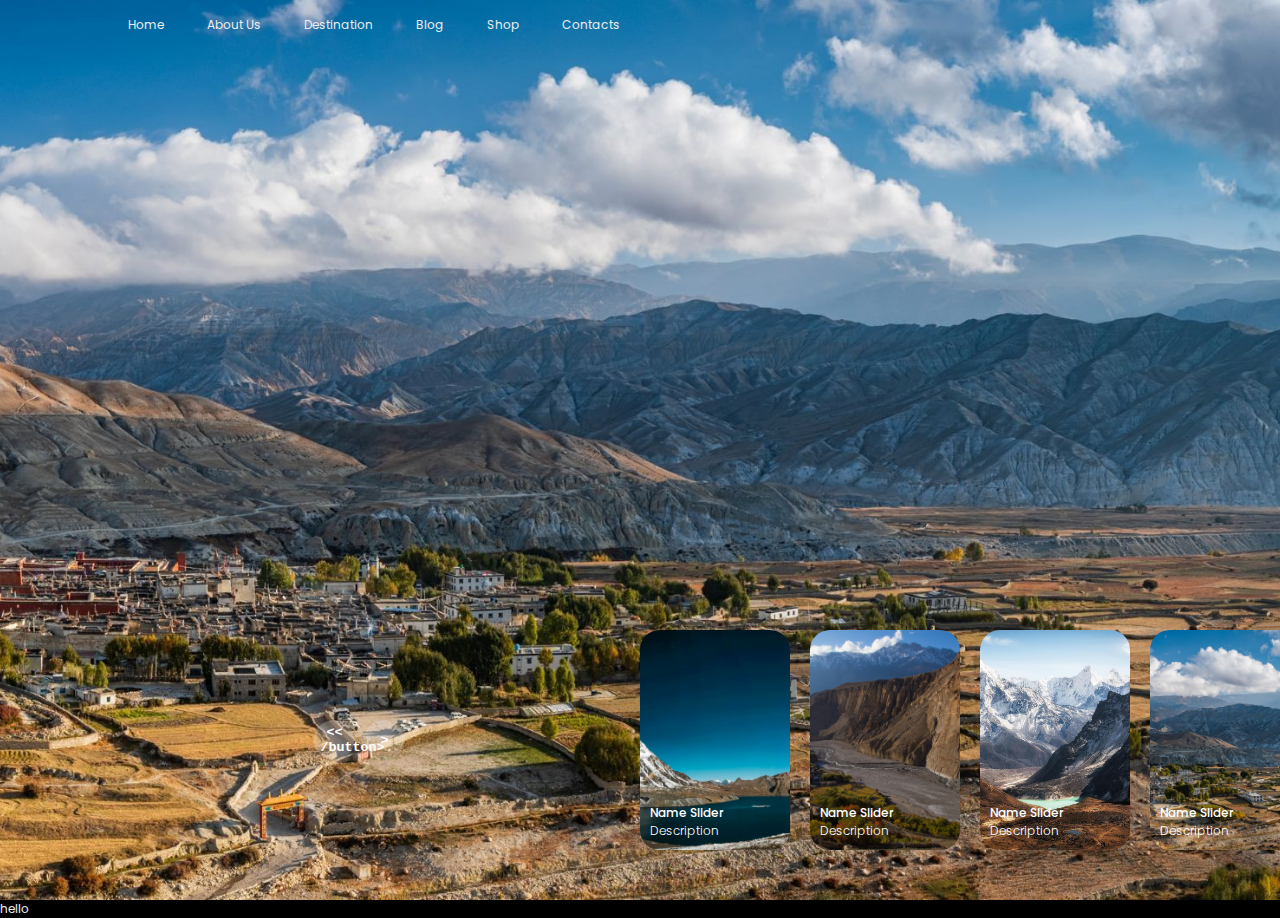
==== commit ba0df293: "New pages are created" ====
--- a/index.html
+++ b/index.html
@@ -12,8 +12,11 @@
     <header>
         <nav>
             <a href="./index.html">Home</a>
+            <a href="./about.html">About Us</a>
+            <a href="./destination.html">Destination</a>
+            <a href="./blog.html">Blog</a>
+            <a href="./shop.html">Shop</a>
             <a href="./contact.html">Contacts</a>
-            <a href="">Info</a>
         </nav>
     </header>
 
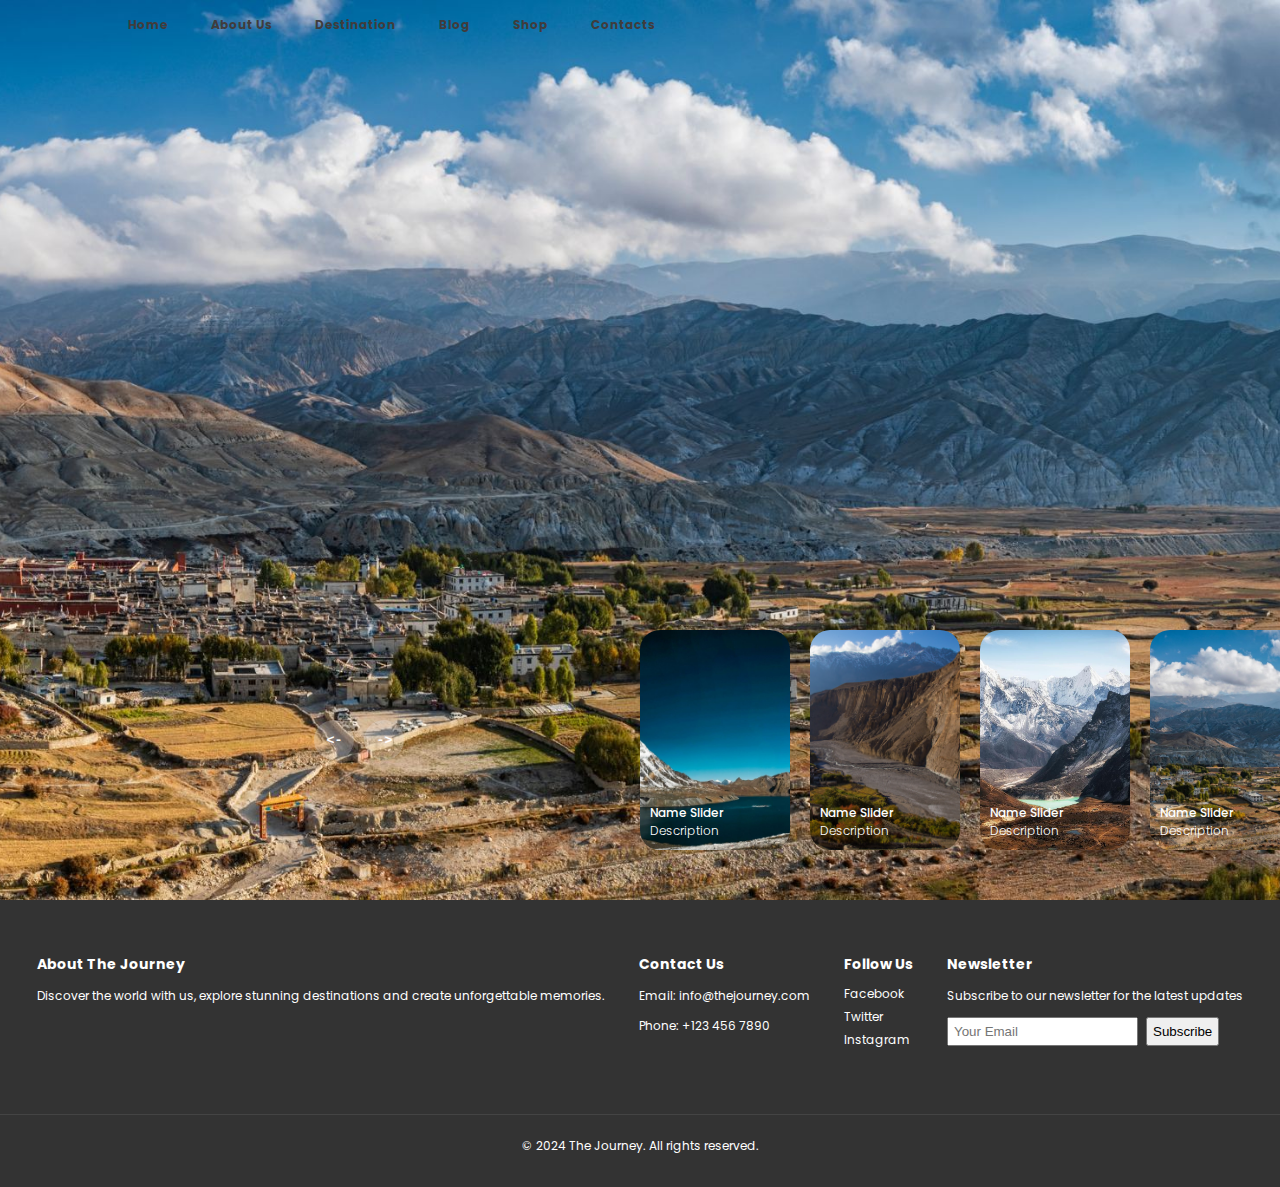
==== commit a3778fd0: "footer section added" ====
--- a/index.html
+++ b/index.html
@@ -4,7 +4,7 @@
 <head>
     <meta charset="UTF-8">
     <meta name="viewport" content="width=device-width, initial-scale=1.0">
-    <title>Document</title>
+    <title>The Journey</title>
     <link rel="stylesheet" href="style.css">
 </head>
 
@@ -84,7 +84,7 @@
                 <div class="content">
                     <div class="author">Wrohit</div>
                     <div class="title">Beautyful Nepal</div>
-                    <div class="topic">Mount Evrest</div>
+                    <div class="topic">Mount Everest</div>
                     <div class="des">
                         Lorem ipsum dolor, sit amet consectetur adipisicing elit. Ut sequi, rem magnam nesciunt minima
                         placeat, itaque eum neque officiis unde, eaque optio ratione aliquid assumenda facere ab et
@@ -148,16 +148,67 @@
         <!-- next prev -->
 
         <div class="arrows">
-            <button id="prev">
-                << /button>
-                    <button id="next">></button>
+            <button id="prev"><- </button>
+                    <button id="next">-></button>
         </div>
         <!-- time running -->
         <div class="time"></div>
     </div>
     <!-- Landing page ends -->
-    <div>hello</div>
-
+
+
+
+    <!-- Footer section  starts here -->
+    <footer id="footer">
+        <div class="footer-content">
+            <section class="about">
+                <h3>About The Journey</h3>
+                <p>Discover the world with us, explore stunning destinations and create unforgettable memories.</p>
+            </section> 
+            <section class="contactt">
+                <h3>Contact Us</h3>
+                <p>Email: info@thejourney.com</p>
+                <p>Phone: +123 456 7890</p>
+            </section>
+            <section class="follow">
+                <h3>Follow Us</h3>
+                <div class="social-links">
+                    <a href="#" class="social-link">Facebook</a>
+                    <a href="#" class="social-link">Twitter</a>
+                    <a href="#" class="social-link">Instagram</a>
+                </div>
+            </section>
+            <section class="newsletter">
+                <h3>Newsletter</h3>
+                <p>Subscribe to our newsletter for the latest updates</p>
+                <input type="email" placeholder="Your Email">
+                <button onclick="subscribeNewsletter()">Subscribe</button>
+            </section>
+        </div>
+        <div class="footer-bottom">
+            <p>&copy; 2024 The Journey. All rights reserved.</p>
+        </div>
+    </footer> 
+
+    <!-- <footer>
+        <div class="footer-container">
+            <div class="about-section">
+                <h3>About The Journey</h3>
+                <p>Embark on unforgettable journeys and explore the wonders of the world with us. Your adventure starts here.</p>
+            </div>
+            <div class="newsletter-section">
+                <h3>Stay Updated</h3>
+                <input type="email" placeholder="Enter your email" id="newsletter-email">
+                <button onclick="subscribeNewsletter()">Subscribe</button>
+            </div>
+            <div class="social-links">
+                <a href="#">Facebook</a>
+                <a href="#">Twitter</a>
+                <a href="#">Instagram</a>
+            </div>
+        </div>
+    </footer> -->
+    <!-- Footer section ends here -->
 
     <script src="app.js"></script>
 </body>
--- a/style.css
+++ b/style.css
@@ -1,15 +1,18 @@
 @import url('https://fonts.googleapis.com/css2?family=Poppins:ital,wght@0,100;0,200;0,300;0,400;0,500;0,600;0,700;0,800;0,900;1,100;1,200;1,300;1,400;1,500;1,600;1,700;1,800;1,900&display=swap');
-body{
+
+body {
     margin: 0;
     background-color: #000;
     color: #eee;
     font-family: Poppins;
     font-size: 12px;
 }
-a{
+
+a {
     text-decoration: none;
 }
-header{
+
+header {
     width: 1140px;
     max-width: 80%;
     margin: auto;
@@ -19,30 +22,45 @@
     position: relative;
     z-index: 100;
 }
-header a{
+
+header a {
+    color: #403c3c;
+    margin-right: 40px;
+    font-weight: bold;
+
+
+}
+
+header a:hover {
+    scale: 1.1;
+    transition: all .3s ease-in-out;
     color: #eee;
-    margin-right: 40px;
-}
+    text-shadow: #eee;
+}
+
 /* carousel */
-.carousel{
+.carousel {
     height: 100vh;
     margin-top: -50px;
     width: 100vw;
     overflow: hidden;
     position: relative;
 }
-.carousel .list .item{
+
+.carousel .list .item {
     width: 100%;
     height: 100%;
     position: absolute;
     inset: 0 0 0 0;
 }
-.carousel .list .item img{
+
+.carousel .list .item img {
     width: 100%;
     height: 100%;
     object-fit: cover;
 }
-.carousel .list .item .content{
+
+.carousel .list .item .content {
     position: absolute;
     top: 20%;
     width: 1140px;
@@ -54,40 +72,47 @@
     color: #fff;
     text-shadow: 0 5px 10px #0004;
 }
-.carousel .list .item .author{
+
+.carousel .list .item .author {
     font-weight: bold;
     letter-spacing: 10px;
 }
+
 .carousel .list .item .title,
-.carousel .list .item .topic{
+.carousel .list .item .topic {
     font-size: 5em;
     font-weight: bold;
     line-height: 1.3em;
 }
-.carousel .list .item .topic{
+
+.carousel .list .item .topic {
     color: #f1683a;
 }
-.carousel .list .item .buttons{
+
+.carousel .list .item .buttons {
     display: grid;
     grid-template-columns: repeat(2, 130px);
     grid-template-rows: 40px;
     gap: 5px;
     margin-top: 20px;
 }
-.carousel .list .item .buttons button{
+
+.carousel .list .item .buttons button {
     border: none;
     background-color: #eee;
     letter-spacing: 3px;
     font-family: Poppins;
     font-weight: 500;
 }
-.carousel .list .item .buttons button:nth-child(2){
+
+.carousel .list .item .buttons button:nth-child(2) {
     background-color: transparent;
     border: 1px solid #fff;
     color: #eee;
 }
+
 /* thumbail */
-.thumbnail{
+.thumbnail {
     position: absolute;
     bottom: 50px;
     left: 50%;
@@ -96,33 +121,39 @@
     display: flex;
     gap: 20px;
 }
-.thumbnail .item{
+
+.thumbnail .item {
     width: 150px;
     height: 220px;
     flex-shrink: 0;
     position: relative;
 }
-.thumbnail .item img{
+
+.thumbnail .item img {
     width: 100%;
     height: 100%;
     object-fit: cover;
     border-radius: 20px;
 }
-.thumbnail .item .content{
+
+.thumbnail .item .content {
     color: #fff;
     position: absolute;
     bottom: 10px;
     left: 10px;
     right: 10px;
 }
-.thumbnail .item .content .title{
+
+.thumbnail .item .content .title {
     font-weight: 500;
 }
-.thumbnail .item .content .description{
+
+.thumbnail .item .content .description {
     font-weight: 300;
 }
+
 /* arrows */
-.arrows{
+.arrows {
     position: absolute;
     top: 80%;
     right: 52%;
@@ -133,7 +164,8 @@
     gap: 10px;
     align-items: center;
 }
-.arrows button{
+
+.arrows button {
     width: 40px;
     height: 40px;
     border-radius: 50%;
@@ -144,13 +176,14 @@
     font-weight: bold;
     transition: .5s;
 }
-.arrows button:hover{
+
+.arrows button:hover {
     background-color: #fff;
     color: #000;
 }
 
 /* animation */
-.carousel .list .item:nth-child(1){
+.carousel .list .item:nth-child(1) {
     z-index: 1;
 }
 
@@ -160,34 +193,39 @@
 .carousel .list .item:nth-child(1) .content .title,
 .carousel .list .item:nth-child(1) .content .topic,
 .carousel .list .item:nth-child(1) .content .des,
-.carousel .list .item:nth-child(1) .content .buttons
-{
+.carousel .list .item:nth-child(1) .content .buttons {
     transform: translateY(50px);
     filter: blur(20px);
     opacity: 0;
     animation: showContent .5s 1s linear 1 forwards;
 }
-@keyframes showContent{
-    to{
+
+@keyframes showContent {
+    to {
         transform: translateY(0px);
         filter: blur(0px);
         opacity: 1;
     }
 }
-.carousel .list .item:nth-child(1) .content .title{
-    animation-delay: 1.2s!important;
-}
-.carousel .list .item:nth-child(1) .content .topic{
-    animation-delay: 1.4s!important;
-}
-.carousel .list .item:nth-child(1) .content .des{
-    animation-delay: 1.6s!important;
-}
-.carousel .list .item:nth-child(1) .content .buttons{
-    animation-delay: 1.8s!important;
-}
+
+.carousel .list .item:nth-child(1) .content .title {
+    animation-delay: 1.2s !important;
+}
+
+.carousel .list .item:nth-child(1) .content .topic {
+    animation-delay: 1.4s !important;
+}
+
+.carousel .list .item:nth-child(1) .content .des {
+    animation-delay: 1.6s !important;
+}
+
+.carousel .list .item:nth-child(1) .content .buttons {
+    animation-delay: 1.8s !important;
+}
+
 /* create animation when next click */
-.carousel.next .list .item:nth-child(1) img{
+.carousel.next .list .item:nth-child(1) img {
     width: 150px;
     height: 220px;
     position: absolute;
@@ -196,8 +234,9 @@
     border-radius: 30px;
     animation: showImage .5s linear 1 forwards;
 }
-@keyframes showImage{
-    to{
+
+@keyframes showImage {
+    to {
         bottom: 0;
         left: 0;
         width: 100%;
@@ -206,32 +245,35 @@
     }
 }
 
-.carousel.next .thumbnail .item:nth-last-child(1){
+.carousel.next .thumbnail .item:nth-last-child(1) {
     overflow: hidden;
     animation: showThumbnail .5s linear 1 forwards;
 }
-.carousel.prev .list .item img{
+
+.carousel.prev .list .item img {
     z-index: 100;
 }
-@keyframes showThumbnail{
-    from{
+
+@keyframes showThumbnail {
+    from {
         width: 0;
         opacity: 0;
     }
 }
-.carousel.next .thumbnail{
+
+.carousel.next .thumbnail {
     animation: effectNext .5s linear 1 forwards;
 }
 
-@keyframes effectNext{
-    from{
+@keyframes effectNext {
+    from {
         transform: translateX(150px);
     }
 }
 
 /* running time */
 
-.carousel .time{
+.carousel .time {
     position: absolute;
     z-index: 1000;
     width: 0%;
@@ -242,29 +284,36 @@
 }
 
 .carousel.next .time,
-.carousel.prev .time{
+.carousel.prev .time {
     animation: runningTime 3s linear 1 forwards;
 }
-@keyframes runningTime{
-    from{ width: 100%}
-    to{width: 0}
+
+@keyframes runningTime {
+    from {
+        width: 100%
+    }
+
+    to {
+        width: 0
+    }
 }
 
 
 /* prev click */
 
-.carousel.prev .list .item:nth-child(2){
+.carousel.prev .list .item:nth-child(2) {
     z-index: 2;
 }
 
-.carousel.prev .list .item:nth-child(2) img{
+.carousel.prev .list .item:nth-child(2) img {
     animation: outFrame 0.5s linear 1 forwards;
     position: absolute;
     bottom: 0;
     left: 0;
 }
-@keyframes outFrame{
-    to{
+
+@keyframes outFrame {
+    to {
         width: 150px;
         height: 220px;
         bottom: 50px;
@@ -273,36 +322,39 @@
     }
 }
 
-.carousel.prev .thumbnail .item:nth-child(1){
+.carousel.prev .thumbnail .item:nth-child(1) {
     overflow: hidden;
     opacity: 0;
     animation: showThumbnail .5s linear 1 forwards;
 }
+
 .carousel.next .arrows button,
-.carousel.prev .arrows button{
+.carousel.prev .arrows button {
     pointer-events: none;
 }
+
 .carousel.prev .list .item:nth-child(2) .content .author,
 .carousel.prev .list .item:nth-child(2) .content .title,
 .carousel.prev .list .item:nth-child(2) .content .topic,
 .carousel.prev .list .item:nth-child(2) .content .des,
-.carousel.prev .list .item:nth-child(2) .content .buttons
-{
-    animation: contentOut 1.5s linear 1 forwards!important;
-}
-
-@keyframes contentOut{
-    to{
+.carousel.prev .list .item:nth-child(2) .content .buttons {
+    animation: contentOut 1.5s linear 1 forwards !important;
+}
+
+@keyframes contentOut {
+    to {
         transform: translateY(-150px);
         filter: blur(20px);
         opacity: 0;
     }
 }
+
 @media screen and (max-width: 678px) {
-    .carousel .list .item .content{
+    .carousel .list .item .content {
         padding-right: 0;
     }
-    .carousel .list .item .content .title{
+
+    .carousel .list .item .content .title {
         font-size: 30px;
     }
 }
@@ -315,13 +367,15 @@
     overflow: hidden;
     position: relative;
     background-image: url("./image/img2.jpg");
-    
-
-
-}
-.contact-form{
+
+
+
+}
+
+.contact-form {
     padding-right: 20px;
 }
+
 .contact-form-container {
     border-radius: 20px;
     margin: 150px;
@@ -367,4 +421,121 @@
 
 button[type="submit"]:hover {
     background-color: #004494;
-}+}
+
+/* Footer section  */
+footer {
+    background-color: #333;
+    color: #fff;
+    padding: 20px 0;
+}
+
+.footer-content {
+    display: flex;
+    justify-content: space-around;
+    flex-wrap: wrap;
+    padding: 20px;
+}
+
+.footer-content section {
+    margin-bottom: 20px;
+}
+
+.footer-content h3 {
+    margin-bottom: 10px;
+}
+
+.social-links {
+    display: flex;
+    flex-direction: column;
+}
+
+.social-link {
+    margin-bottom: 5px;
+    color: #fff;
+    text-decoration: none;
+}
+
+.social-link:hover {
+    text-decoration: underline;
+}
+
+.footer-bottom {
+    text-align: center;
+    margin-top: 20px;
+    border-top: 1px solid #444;
+    padding-top: 10px;
+}
+
+.newsletter input[type=email] {
+    padding: 5px;
+    margin-right: 5px;
+}
+
+.newsletter button {
+    padding: 5px;
+}
+
+@media (max-width: 600px) {
+    .footer-content {
+        flex-direction: column;
+        align-items: center;
+    }
+
+    .social-links {
+        flex-direction: row;
+    }
+} 
+
+/* 
+footer {
+    background-color: #333;
+    color: white;
+    padding: 20px 0;
+}
+
+.footer-container {
+    display: flex;
+    justify-content: space-around;
+    align-items: center;
+    flex-wrap: wrap;
+    max-width: 1200px;
+    margin: auto;
+    padding: 0 20px;
+}
+
+.footer-container>div,
+.social-links {
+    margin: 10px;
+}
+
+h3 {
+    margin-bottom: 15px;
+}
+
+.social-links a {
+    display: inline-block;
+    margin-right: 10px;
+    color: white;
+    text-decoration: none;
+}
+
+input[type="email"] {
+    padding: 8px;
+    margin-right: 10px;
+    border: none;
+    border-radius: 5px;
+}
+
+button {
+    padding: 8px 15px;
+    background-color: dodgerblue;
+    border: none;
+    color: white;
+    border-radius: 5px;
+    cursor: pointer;
+}
+
+button:hover {
+    background-color: deepskyblue;
+} */